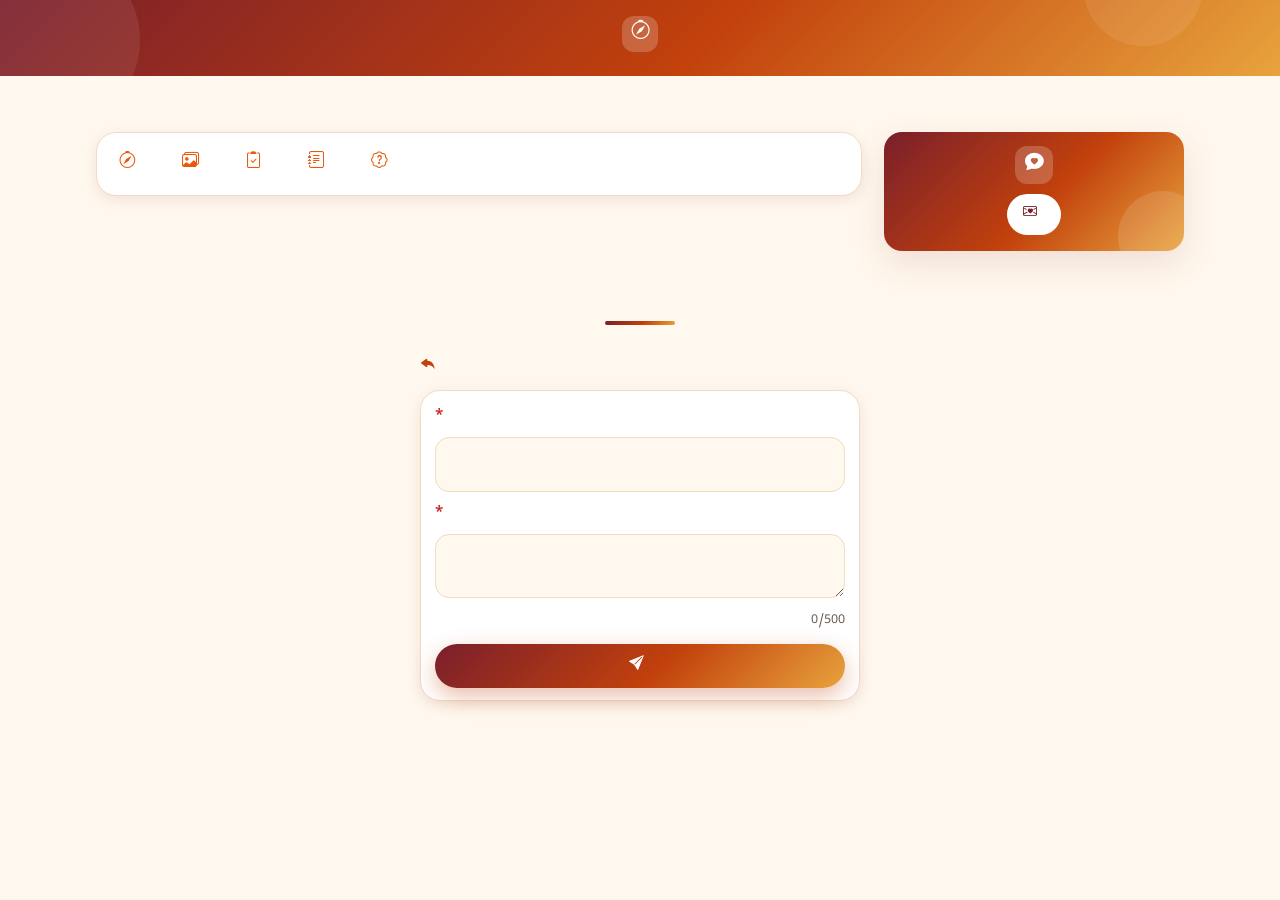
==== guidance/index.html @ b982ab4c "Add files via upload" ====
<!DOCTYPE html>
<html lang="kn">
<head>
<!-- Google tag -->
<script async src="https://www.googletagmanager.com/gtm.js?id=GTM-W94Q4SH7"></script>
<script>
  window.dataLayer = window.dataLayer || [];
  function gtag(){dataLayer.push(arguments);}
  gtag('js', new Date());
</script>

<meta charset="utf-8">
<meta name="viewport" content="width=device-width, initial-scale=1, viewport-fit=cover">
<title>ಮಾರ್ಗದರ್ಶನ | ಕುವೆಂಪು ಮಂತ್ರ ಮಾಂಗಲ್ಯ</title>
<meta name="theme-color" content="#7a1f2b">
<link rel="icon" href="../favicon.svg" type="image/svg+xml">
<link rel="preconnect" href="https://fonts.googleapis.com"><link rel="preconnect" href="https://fonts.gstatic.com" crossorigin>
<link href="https://fonts.googleapis.com/css2?family=Noto+Sans+Kannada:wght@400;500;700&family=Noto+Serif+Kannada:wght@600;700&family=Poppins:wght@400;600;700&display=swap" rel="stylesheet">
<link rel="stylesheet" href="https://cdn.jsdelivr.net/npm/bootstrap-icons@1.11.3/font/bootstrap-icons.min.css">
<link rel="stylesheet" href="../css/style.css">
</head>
<body data-page="guidance" data-root="../">
<div id="app-header"></div>
<main id="main">
  <section class="page-hero"><span class="float f1"></span><span class="float f2"></span><div class="wrap"><div class="ic"><i class="bi bi-compass"></i></div><h1 data-i18n="nav.guidance"></h1><p data-i18n="ph.guidance"></p></div></section>
  <section class="block"><div class="wrap">
    <div class="g-layout">
      <div class="g-main">
        <div class="tabs" id="gTabs" role="tablist">
          <button class="tab" id="tabbtn-guidance" data-tab="guidance" role="tab" aria-controls="tab-guidance"><i class="bi bi-compass"></i><span data-i18n="g.tab.guidance"></span></button>
          <button class="tab" id="tabbtn-gallery" data-tab="gallery" role="tab" aria-controls="tab-gallery"><i class="bi bi-images"></i><span data-i18n="g.tab.gallery"></span></button>
          <button class="tab" id="tabbtn-plan" data-tab="plan" role="tab" aria-controls="tab-plan"><i class="bi bi-clipboard2-check"></i><span data-i18n="g.tab.plan"></span></button>
          <button class="tab" id="tabbtn-code" data-tab="code" role="tab" aria-controls="tab-code"><i class="bi bi-journal-text"></i><span data-i18n="g.tab.code"></span></button>
          <button class="tab" id="tabbtn-faq" data-tab="faq" role="tab" aria-controls="tab-faq"><i class="bi bi-patch-question"></i><span data-i18n="g.tab.faq"></span></button>
        </div>
        <div class="panes">
          <section class="pane" id="tab-guidance" role="tabpanel" aria-labelledby="tabbtn-guidance" hidden></section>
          <section class="pane" id="tab-gallery" role="tabpanel" aria-labelledby="tabbtn-gallery" hidden></section>
          <section class="pane" id="tab-plan" role="tabpanel" aria-labelledby="tabbtn-plan" hidden></section>
          <section class="pane" id="tab-code" role="tabpanel" aria-labelledby="tabbtn-code" hidden></section>
          <section class="pane" id="tab-faq" role="tabpanel" aria-labelledby="tabbtn-faq" hidden></section>
        </div>
      </div>
      <aside class="g-side">
        <div class="ask-card">
          <div class="ask-ic"><i class="bi bi-chat-heart-fill"></i></div>
          <h3 data-i18n="g.ask.title"></h3>
          <p data-i18n="g.ask.text"></p>
          <a class="btn btn-primary" href="../contact/"><i class="bi bi-envelope-heart"></i><span data-i18n="guid.ask.btn"></span></a>
        </div>
      </aside>
    </div>
  </div></section>

  <section class="block" id="comments" style="padding-top:0"><div class="wrap">
    <div class="sec-head"><h2 data-i18n="cm.title"></h2></div>
    <div id="cmList"></div>
    <h3 class="cm-reply" id="cmReply"><i class="bi bi-reply-fill"></i><span data-i18n="cm.reply"></span></h3>
    <form class="form-card" id="cmForm" novalidate>
      <div class="alert ok" id="cmOk" role="status"><i class="bi bi-check-circle-fill"></i><span></span></div>
      <div class="alert bad" id="cmBad" role="alert"><i class="bi bi-exclamation-triangle-fill"></i><span></span></div>
      <div class="field" data-k="name"><label for="cm-name"><span data-i18n="cm.name"></span> <span class="req">*</span></label>
        <input id="cm-name" type="text" maxlength="30" autocomplete="name"><div class="err" role="alert"></div></div>
      <div class="field" data-k="text"><label for="cm-text"><span data-i18n="cm.comment"></span> <span class="req">*</span></label>
        <textarea id="cm-text" maxlength="500" data-i18n-placeholder="cm.ph"></textarea><div class="hint" id="cm-cnt">0/500</div><div class="err" role="alert"></div></div>
      <input class="hp" id="cm-website" type="text" tabindex="-1" autocomplete="off" aria-hidden="true">
      <button class="btn btn-primary" id="cmSubmit" type="submit" style="width:100%"><i class="bi bi-send-fill"></i><span data-i18n="cm.submit"></span></button>
    </form>
  </div></section>
</main>
<div id="app-footer"></div>
<script src="../js/config.js"></script>
<script src="../data/manifest.js"></script>
<script src="../js/i18n.js"></script>
<script src="../js/guide-content.js"></script>
<script src="../js/docgen.js"></script>
<script src="../js/app.js"></script>
<script src="../js/callback.js"></script>
<script src="../js/community.js"></script>
<script src="../js/browse.js"></script>
<script src="../js/guidance.js"></script>
<script src="../js/comments.js"></script>
</body>
</html>
---- css/style.css ----
/* Mantra Mangalya - mobile-first styles */
:root{
  --saffron:#e8590c;--saffron-d:#c2410c;--maroon:#7a1f2b;--maroon-d:#5a1420;--gold:#d9a441;
  --cream:#fff8ee;--cream-2:#fdeed6;--ink:#2b1d16;--muted:#6b5b50;--card:#ffffff;--line:#f0dcc0;
  --radius:20px;--shadow:0 12px 34px rgba(122,31,43,.12);--shadow-s:0 4px 14px rgba(122,31,43,.10);
  --grad:linear-gradient(135deg,#7a1f2b 0%,#c2410c 55%,#e8a33d 100%);
  --wrap:1120px;
}
*,*::before,*::after{box-sizing:border-box;margin:0;padding:0}
html{scroll-behavior:smooth;-webkit-text-size-adjust:100%;scroll-padding-top:84px}
body{font-family:'Noto Sans Kannada','Poppins',system-ui,-apple-system,'Segoe UI',sans-serif;background:var(--cream);color:var(--ink);line-height:1.8;overflow-x:hidden;font-size:16px}
img{max-width:100%;display:block}
a{color:var(--maroon);text-decoration:none}
button{font:inherit;cursor:pointer;border:0;background:none;color:inherit}
h1,h2,h3{font-family:'Noto Serif Kannada','Poppins',serif;line-height:1.35;color:var(--maroon-d)}
.wrap{width:100%;max-width:var(--wrap);margin:0 auto;padding:0 16px}
.sr-only{position:absolute;width:1px;height:1px;overflow:hidden;clip:rect(0 0 0 0)}
:focus-visible{outline:3px solid var(--gold);outline-offset:2px}

/* Header */
.site-header{position:sticky;top:0;z-index:50;background:rgba(255,248,238,.88);backdrop-filter:blur(14px);-webkit-backdrop-filter:blur(14px);border-bottom:1px solid var(--line);transition:box-shadow .3s}
.site-header.scrolled{box-shadow:var(--shadow-s)}
.bar{display:flex;align-items:center;justify-content:space-between;height:64px;gap:10px}
.brand{display:flex;align-items:center;gap:10px;font-weight:700;font-size:clamp(.92rem,4.3vw,1.15rem);color:var(--maroon-d);min-width:0}
.brand [data-i18n]{white-space:nowrap;overflow:hidden;text-overflow:ellipsis}
@media(max-width:520px){.brand [data-i18n]{white-space:normal;line-height:1.2;font-size:.92rem}}
.brand-mark{flex:none}
.brand-mark{width:38px;height:38px;border-radius:12px;background:var(--grad);display:grid;place-items:center;color:#fff;font-size:1.15rem;box-shadow:var(--shadow-s)}
.actions{display:flex;align-items:center;gap:8px}
.lang-toggle{display:flex;background:#fff;border:1px solid var(--line);border-radius:999px;padding:3px;font-size:.82rem;font-weight:600}
.lang-toggle span{padding:4px 11px;border-radius:999px;transition:.25s;color:var(--muted)}
.lang-toggle span.on{background:var(--grad);color:#fff}
.burger{width:42px;height:42px;border-radius:12px;font-size:1.6rem;display:grid;place-items:center;background:#fff;border:1px solid var(--line)}
.nav{position:fixed;inset:64px 0 auto 0;background:var(--cream);padding:10px 16px 20px;display:flex;flex-direction:column;gap:4px;transform:translateY(-12px);opacity:0;visibility:hidden;transition:.28s;border-bottom:1px solid var(--line);box-shadow:var(--shadow)}
.nav.open{transform:none;opacity:1;visibility:visible}
.nav a{display:flex;align-items:center;gap:10px;padding:12px 14px;border-radius:14px;font-weight:500;color:var(--ink)}
.nav a i{color:var(--saffron);font-size:1.1rem}
.nav a.active,.nav a:hover{background:var(--cream-2);color:var(--maroon)}
@media(min-width:900px){
  .burger{display:none}
  .nav{position:static;flex-direction:row;padding:0;opacity:1;visibility:visible;transform:none;background:none;border:0;box-shadow:none;gap:2px}
  .nav a{padding:8px 12px;font-size:.95rem}
  .nav a i{display:none}
}

/* Buttons */
.btn{display:inline-flex;align-items:center;justify-content:center;gap:8px;padding:12px 24px;border-radius:999px;font-weight:600;transition:transform .2s,box-shadow .2s,background .2s;position:relative;overflow:hidden}
.btn:active{transform:scale(.97)}
.btn-primary{background:var(--grad);color:#fff;box-shadow:0 8px 22px rgba(194,65,12,.35)}
.btn-primary:hover{transform:translateY(-2px);box-shadow:0 12px 28px rgba(194,65,12,.45)}
.btn-ghost{background:rgba(255,255,255,.15);color:#fff;border:1.5px solid rgba(255,255,255,.7)}
.btn-ghost:hover{background:rgba(255,255,255,.28)}
.btn-light{background:#fff;color:var(--maroon);border:1px solid var(--line)}
.btn-light:hover{background:var(--cream-2)}
.btn[disabled]{opacity:.7;pointer-events:none}

/* Hero slider */
.hero{position:relative;overflow:hidden;background:var(--maroon-d);color:#fff;min-height:260px}
.slides{position:relative;min-height:260px;display:grid}
.slide{position:relative;grid-area:1/1;display:flex;align-items:center;opacity:0;visibility:hidden;transition:opacity .9s,visibility .9s;background:var(--grad)}
.slide:nth-child(2){background:linear-gradient(135deg,#3b0f18,#8a2a2f 50%,#d9a441)}
.slide:nth-child(3){background:linear-gradient(135deg,#7c2d12,#e8590c 60%,#fbbf24)}
.slide.on{opacity:1;visibility:visible}
.slide::before{content:"";position:absolute;inset:0;background:radial-gradient(circle at 80% 20%,rgba(255,255,255,.22),transparent 45%),radial-gradient(circle at 10% 90%,rgba(255,255,255,.12),transparent 40%)}
.slide .wrap{position:relative;padding-top:20px;padding-bottom:44px;max-width:860px;text-align:center}
.slide h1,.slide h2{color:#fff;font-size:clamp(1.45rem,5vw,2.3rem);margin-bottom:8px;line-height:1.25;text-shadow:0 3px 18px rgba(0,0,0,.25)}
.slide p{font-size:clamp(.88rem,2.6vw,1.02rem);line-height:1.55;opacity:.96;max-width:680px;margin:0 auto 14px}
.slide .ctas{display:flex;gap:12px;justify-content:center;flex-wrap:wrap}
.slide .badge{display:inline-flex;gap:8px;align-items:center;background:rgba(255,255,255,.18);padding:4px 14px;border-radius:999px;margin-bottom:8px;font-size:.84rem;font-weight:500}
.slide.on .wrap>*{animation:rise .8s both}
.slide.on .wrap>*:nth-child(2){animation-delay:.12s}.slide.on .wrap>*:nth-child(3){animation-delay:.24s}.slide.on .wrap>*:nth-child(4){animation-delay:.36s}
.s-arrow{position:absolute;top:50%;transform:translateY(-50%);width:44px;height:44px;border-radius:50%;background:rgba(255,255,255,.2);color:#fff;font-size:1.3rem;display:none;place-items:center;z-index:3;backdrop-filter:blur(6px)}
.s-arrow:hover{background:rgba(255,255,255,.35)}
.s-prev{left:16px}.s-next{right:16px}
@media(min-width:700px){.s-arrow{display:grid}}
.dots{position:absolute;bottom:22px;left:0;right:0;display:flex;justify-content:center;gap:8px;z-index:3}
.dots button{width:10px;height:10px;border-radius:99px;background:rgba(255,255,255,.5);transition:.3s}
.dots button.on{width:28px;background:#fff}
.float{position:absolute;border-radius:50%;background:rgba(255,255,255,.08);animation:floaty 9s ease-in-out infinite;pointer-events:none}
.f1{width:180px;height:180px;top:-50px;left:-40px}.f2{width:120px;height:120px;bottom:30px;right:6%;animation-delay:-3s}.f3{width:70px;height:70px;top:35%;right:20%;animation-delay:-5s}
@keyframes floaty{50%{transform:translateY(-22px) scale(1.06)}}
@keyframes rise{from{opacity:0;transform:translateY(24px)}to{opacity:1;transform:none}}

/* Sections */
section.block{padding:56px 0}
.sec-head{text-align:center;margin-bottom:30px}
.sec-head h2{font-size:clamp(1.5rem,5vw,2.2rem)}
.sec-head p{color:var(--muted);max-width:620px;margin:8px auto 0}
.sec-head::after{content:"";display:block;width:70px;height:4px;border-radius:9px;background:var(--grad);margin:14px auto 0}
.page-hero{background:var(--grad);color:#fff;text-align:center;padding:16px 0 18px;position:relative;overflow:hidden}
.page-hero h1{color:#fff;font-size:clamp(1.35rem,4.6vw,1.7rem);line-height:1.25}
.page-hero p{opacity:.95;max-width:640px;margin:4px auto 0;font-size:.88rem;line-height:1.5}
.page-hero .ic{width:36px;height:36px;border-radius:12px;background:rgba(255,255,255,.2);display:grid;place-items:center;font-size:1.2rem;margin:0 auto 6px;animation:floaty 6s ease-in-out infinite}

/* Accordion */
.acc-tools{display:flex;justify-content:flex-end;gap:10px;margin-bottom:14px}
.acc{background:#fff;border:1px solid var(--line);border-radius:var(--radius);margin-bottom:12px;box-shadow:var(--shadow-s);overflow:hidden;transition:box-shadow .3s}
.acc.open{box-shadow:var(--shadow);border-color:#e8c48a}
.acc-head{width:100%;display:flex;align-items:center;gap:12px;padding:16px;text-align:left;font-weight:700;font-size:1.05rem;color:var(--maroon-d)}
.acc-ic{flex:none;width:42px;height:42px;border-radius:14px;background:var(--cream-2);display:grid;place-items:center;color:var(--saffron-d);font-size:1.2rem}
.acc-title{flex:1;font-family:'Noto Serif Kannada','Poppins',serif;line-height:1.4}
.chev{transition:transform .35s;color:var(--saffron-d)}
.acc.open .chev{transform:rotate(180deg)}
.acc-panel{display:grid;grid-template-rows:0fr;transition:grid-template-rows .4s ease}
.acc.open .acc-panel{grid-template-rows:1fr}
.acc-inner{overflow:hidden;min-height:0}
.acc-body{padding:4px 18px 22px}

/* About content */
.about-sec{background:#fff;border:1px solid var(--line);border-radius:var(--radius);padding:24px 18px;margin-bottom:22px;box-shadow:var(--shadow-s)}
.about-sec>h2{display:flex;align-items:center;gap:12px;font-size:1.35rem;margin-bottom:14px}
.about-sec>h2 .acc-ic{width:46px;height:46px}
.prose p{margin-bottom:14px;text-align:justify;hyphens:auto}
.prose p:last-child{margin-bottom:0}
.img-frame{position:relative;border-radius:16px;overflow:hidden;background:linear-gradient(135deg,var(--cream-2),#fff);border:1px dashed #e8c48a;box-shadow:var(--shadow-s);cursor:zoom-in;min-height:120px}
.img-frame img{display:block;width:100%;height:auto;object-fit:contain}
.img-frame figcaption{position:absolute;left:0;right:0;bottom:0;padding:8px 12px;background:linear-gradient(transparent,rgba(0,0,0,.6));color:#fff;font-size:.82rem;pointer-events:none}
.img-frame.noimg{cursor:default;aspect-ratio:4/3}
.img-frame.noimg.tall{aspect-ratio:3/4}
.img-frame.noimg.wide{aspect-ratio:16/10}
/* hover actions on images: full view + download */
.img-actions{position:absolute;top:10px;right:10px;display:flex;gap:8px;z-index:2;opacity:0;transform:translateY(-6px);transition:opacity .25s,transform .25s}
[data-full]:hover .img-actions,[data-full]:focus-within .img-actions{opacity:1;transform:none}
@media(hover:none){.img-actions{opacity:1;transform:none}}
.ia-btn{width:40px;height:40px;border-radius:50%;background:rgba(20,8,10,.68);color:#fff;display:grid;place-items:center;font-size:1.05rem;backdrop-filter:blur(6px);-webkit-backdrop-filter:blur(6px);border:1px solid rgba(255,255,255,.25);transition:background .2s,transform .2s;cursor:pointer}
.ia-btn:hover{background:var(--saffron-d);transform:scale(1.08)}
.noimg .img-actions{display:none}
.gal-item{position:relative;display:block;margin-bottom:12px;border-radius:14px;overflow:hidden;box-shadow:var(--shadow-s);break-inside:avoid;background:var(--cream-2);cursor:zoom-in}
.gal-item img{display:block;width:100%;height:auto}
/* full-view viewer */
.viewer{position:fixed;inset:0;background:rgba(20,8,10,.94);z-index:100;display:none;flex-direction:column;padding:12px 16px 16px}
.viewer.open{display:flex;animation:fade .25s}
.viewer-bar{display:flex;justify-content:flex-end;gap:10px;flex:none;padding-bottom:12px}
.viewer-bar .btn{padding:9px 18px;font-size:.92rem}
.viewer-stage{flex:1;min-height:0;display:grid;place-items:center}
.viewer-stage img{max-width:100%;max-height:100%;width:auto;height:auto;object-fit:contain;border-radius:10px}
.consent{display:flex;gap:10px;align-items:flex-start;background:var(--cream-2);border:1px solid var(--line);border-radius:14px;padding:12px 14px;margin-bottom:16px;font-size:.88rem;line-height:1.65;color:var(--muted)}
.consent i{color:var(--saffron-d);font-size:1.15rem;flex:none;margin-top:1px}
.split{display:grid;gap:20px;align-items:start}
@media(min-width:800px){.split{grid-template-columns:320px 1fr}.split.rev{grid-template-columns:1fr 320px}.split.rev>:first-child{order:2}}
.gallery2{display:grid;grid-template-columns:1fr;gap:14px;margin-bottom:18px;align-items:start}
@media(min-width:640px){.gallery2{grid-template-columns:1fr 1fr}}
.gallery2 .img-frame,.gallery2 .img-frame.noimg{aspect-ratio:4/5;min-height:0}
.gallery2 .img-frame img{width:100%;height:100%;object-fit:contain;background:var(--cream-2)}
.ideals{display:grid;gap:12px}
@media(min-width:640px){.ideals{grid-template-columns:1fr 1fr}}
.ideal{display:flex;gap:12px;padding:14px;border-radius:16px;background:var(--cream);border:1px solid var(--line);transition:transform .25s,box-shadow .25s}
.ideal:hover{transform:translateY(-3px);box-shadow:var(--shadow-s)}
.ideal i{flex:none;width:40px;height:40px;border-radius:12px;background:var(--grad);color:#fff;display:grid;place-items:center;font-size:1.1rem}
.ideal h3{font-size:1rem;margin-bottom:2px}
.ideal p{font-size:.93rem;color:var(--muted);line-height:1.6}
blockquote.quote{position:relative;padding:22px 20px 20px 22px;background:linear-gradient(135deg,#fff3dc,#fff);border-left:5px solid var(--saffron);border-radius:0 16px 16px 0;font-family:'Noto Serif Kannada',serif;font-size:1.02rem;color:var(--maroon-d);text-align:justify}
blockquote.quote::before{content:"\201C";position:absolute;top:-6px;left:10px;font-size:3.5rem;color:var(--gold);opacity:.6;line-height:1}
.placeholder-box{border:2px dashed #e8c48a;border-radius:16px;padding:26px 16px;text-align:center;color:var(--muted);background:repeating-linear-gradient(45deg,#fffaf1,#fffaf1 12px,#fff6e6 12px,#fff6e6 24px)}
.placeholder-box i{font-size:2rem;color:var(--saffron);display:block;margin-bottom:6px}

/* Cards */
.cards{display:grid;gap:16px;grid-template-columns:1fr}
@media(min-width:600px){.cards{grid-template-columns:repeat(2,1fr)}}
@media(min-width:960px){.cards.c3{grid-template-columns:repeat(3,1fr)}}
.card{background:#fff;border:1px solid var(--line);border-radius:var(--radius);padding:22px;box-shadow:var(--shadow-s);transition:transform .3s,box-shadow .3s;display:block;color:inherit}
a.card:hover,.card.hover:hover{transform:translateY(-6px);box-shadow:var(--shadow)}
.card .ic{width:52px;height:52px;border-radius:16px;background:var(--grad);color:#fff;display:grid;place-items:center;font-size:1.5rem;margin-bottom:12px}
.card h3{font-size:1.1rem;margin-bottom:6px}
.card p{color:var(--muted);font-size:.95rem;line-height:1.65}
.card .more{display:inline-flex;gap:6px;align-items:center;margin-top:10px;font-weight:600;color:var(--saffron-d)}

/* CTA band */
.cta-band{background:var(--grad);color:#fff;border-radius:28px;padding:34px 20px;text-align:center;position:relative;overflow:hidden}
.cta-band h2{color:#fff;font-size:1.5rem;margin-bottom:8px}
.cta-band p{opacity:.95;margin-bottom:18px}

/* Timeline (procedure) */
.timeline{position:relative;padding-left:34px}
.timeline::before{content:"";position:absolute;left:14px;top:6px;bottom:6px;width:3px;background:linear-gradient(var(--saffron),var(--gold));border-radius:9px}
.tl-item{position:relative;background:#fff;border:1px solid var(--line);border-radius:var(--radius);padding:18px;margin-bottom:16px;box-shadow:var(--shadow-s)}
.tl-item .n{position:absolute;left:-34px;top:16px;width:30px;height:30px;border-radius:50%;background:var(--grad);color:#fff;display:grid;place-items:center;font-weight:700;font-size:.85rem;font-family:'Poppins',sans-serif;box-shadow:0 0 0 5px var(--cream)}
.tl-item h3{font-size:1.05rem;display:flex;align-items:center;gap:8px;margin-bottom:4px}
.tl-item h3 i{color:var(--saffron)}
.tl-item p{color:var(--muted);font-size:.95rem}
.soon{display:inline-block;margin-top:8px;padding:2px 12px;border-radius:99px;background:var(--cream-2);color:var(--saffron-d);font-size:.78rem;font-weight:600}

/* Downloads / community */
.toolbar{display:flex;flex-wrap:wrap;gap:10px;margin-bottom:18px}
.search{flex:1 1 220px;position:relative}
.search i{position:absolute;left:14px;top:50%;transform:translateY(-50%);color:var(--muted)}
.search input{width:100%;padding:12px 14px 12px 40px;border-radius:999px;border:1.5px solid var(--line);background:#fff;font:inherit}
.chips{display:flex;gap:8px;flex-wrap:wrap}
.chip{padding:8px 16px;border-radius:999px;background:#fff;border:1.5px solid var(--line);font-size:.88rem;font-weight:500;transition:.2s}
.chip.on{background:var(--grad);color:#fff;border-color:transparent}
.file{display:flex;flex-direction:column}
.file .thumb{position:relative;aspect-ratio:16/10;border-radius:14px;background:var(--cream-2);margin-bottom:12px;overflow:hidden;display:grid;place-items:center;font-size:2.6rem;color:var(--saffron)}
.file .thumb[data-full]{cursor:zoom-in}
.file .thumb img{position:absolute;inset:0;width:100%;height:100%;object-fit:contain;background:var(--cream-2)}
.file h3{font-size:1rem;word-break:break-word;margin-bottom:2px}
.file .meta{font-size:.8rem;color:var(--muted);margin-bottom:12px}
.file .row{display:flex;gap:8px;margin-top:auto}
.file .btn{padding:8px 16px;font-size:.88rem;flex:1}
.skeleton{background:linear-gradient(90deg,#f5e7cf 25%,#fff3df 37%,#f5e7cf 63%);background-size:400% 100%;animation:shimmer 1.4s infinite;border-radius:var(--radius);min-height:210px}
@keyframes shimmer{0%{background-position:100% 50%}100%{background-position:0 50%}}
.masonry{columns:2;column-gap:12px}
@media(min-width:760px){.masonry{columns:3}}
@media(min-width:1000px){.masonry{columns:4}}
@keyframes fade{from{opacity:0}}
.empty-state{text-align:center;color:var(--muted);padding:10px}

/* FAQ placeholders reuse .acc */

/* Contact */
.social-grid{display:grid;gap:14px;grid-template-columns:1fr}
@media(min-width:700px){.social-grid{grid-template-columns:repeat(3,1fr)}}
.social{display:flex;align-items:center;gap:14px;background:#fff;border:1px solid var(--line);padding:16px;border-radius:var(--radius);box-shadow:var(--shadow-s);transition:.3s;color:var(--ink);min-width:0}
.social:hover{transform:translateY(-5px);box-shadow:var(--shadow)}
.social .ic{flex:none;width:52px;height:52px;border-radius:16px;display:grid;place-items:center;color:#fff;font-size:1.6rem}
.ic.mail{background:linear-gradient(135deg,#ea4335,#f59e0b)}
.ic.insta{background:linear-gradient(45deg,#f09433,#dc2743,#bc1888)}
.ic.fb{background:linear-gradient(135deg,#1877f2,#0b5ed7)}
.social small{display:block;color:var(--muted);line-height:1.3}
.social b{display:block;word-break:break-all;font-size:.95rem;line-height:1.35}
.form-card{background:#fff;border:1px solid var(--line);border-radius:26px;padding:22px 18px;box-shadow:var(--shadow);max-width:760px;margin:0 auto}
.field{margin-bottom:16px}
.field label{display:block;font-weight:600;margin-bottom:5px;font-size:.95rem}
.field label .req{color:#c62828}
.field input,.field select,.field textarea{width:100%;padding:12px 14px;border-radius:14px;border:1.5px solid var(--line);background:var(--cream);font:inherit;color:var(--ink);transition:border .2s,box-shadow .2s}
.field textarea{min-height:130px;resize:vertical}
.field input:focus,.field select:focus,.field textarea:focus{outline:0;border-color:var(--saffron);box-shadow:0 0 0 4px rgba(232,89,12,.15);background:#fff}
.field.invalid input,.field.invalid select,.field.invalid textarea{border-color:#c62828;background:#fff5f5}
.err{color:#c62828;font-size:.84rem;margin-top:4px;display:none}
.field.invalid .err{display:block}
.hint{font-size:.78rem;color:var(--muted);text-align:right}
.hp{position:absolute;left:-9999px;opacity:0}
.alert{border-radius:16px;padding:14px 16px;margin-bottom:16px;display:none;gap:10px;align-items:flex-start}
.alert.show{display:flex}
.alert.ok{background:#e8f6ec;color:#17613a;border:1px solid #bfe3cb}
.alert.bad{background:#fdeaea;color:#8b1c1c;border:1px solid #f3c3c3}
.spin{width:18px;height:18px;border:3px solid rgba(255,255,255,.4);border-top-color:#fff;border-radius:50%;animation:rot .7s linear infinite}
@keyframes rot{to{transform:rotate(360deg)}}

/* Footer */
.site-footer{background:var(--maroon-d);color:#f7e6d0;padding:44px 0 24px;margin-top:40px}
.site-footer a{color:#ffd9a6}
.foot-grid{display:grid;gap:26px}
@media(min-width:800px){.foot-grid{grid-template-columns:1fr 1fr}}
.site-footer h4{color:#fff;margin-bottom:10px;font-family:'Noto Serif Kannada',serif}
.foot-links{list-style:none;display:grid;gap:6px}
.foot-social{display:flex;flex-direction:column;gap:8px}
.foot-social a{display:flex;gap:10px;align-items:center;word-break:break-all}
.foot-quote{margin-top:26px;padding:16px;border-radius:16px;background:rgba(255,255,255,.07);text-align:center;font-family:'Noto Serif Kannada',serif;font-size:.98rem}
.copy{text-align:center;margin-top:18px;font-size:.82rem;opacity:.75}
.to-top{position:fixed;right:16px;bottom:18px;width:46px;height:46px;border-radius:50%;background:var(--grad);color:#fff;font-size:1.3rem;display:grid;place-items:center;box-shadow:var(--shadow);opacity:0;visibility:hidden;transform:translateY(12px);transition:.3s;z-index:40}
.to-top.show{opacity:1;visibility:visible;transform:none}

/* Logo beside site name */
.brand-logo{width:40px;height:40px;border-radius:11px;object-fit:contain;flex:none;background:#fff;box-shadow:var(--shadow-s)}

/* Great personalities cards (top of every page) */
.pers{display:flex;gap:12px;overflow-x:auto;scroll-snap-type:x proximity;padding:6px 4px 12px;margin-top:26px;scrollbar-width:none;-webkit-overflow-scrolling:touch;text-align:center}
.pers::-webkit-scrollbar{display:none}
.pers>:first-child{margin-left:auto}.pers>:last-child{margin-right:auto}
.pers-card{flex:0 0 auto;width:112px;scroll-snap-align:center;background:#fff;border-radius:18px;padding:8px 8px 10px;box-shadow:0 8px 22px rgba(0,0,0,.16);cursor:zoom-in;color:var(--maroon-d);animation:rise .6s both;transition:transform .25s}
.pers-card:hover{transform:translateY(-4px)}
.pers-img{aspect-ratio:3/4;border-radius:12px;background:var(--cream-2);display:grid;place-items:center;overflow:hidden}
.pers-img img{width:100%;height:100%;object-fit:contain}
.pers-card figcaption{font-size:.78rem;font-weight:700;line-height:1.35;margin-top:8px;min-height:2.7em;display:flex;align-items:center;justify-content:center}
.pers-band{padding:30px 0 0}
.pers-band .pers{margin-top:0}
@media(min-width:700px){.pers{gap:16px}.pers-card{width:136px}.pers-card figcaption{font-size:.84rem}}

/* Guidance page layout + tabs */
[hidden]{display:none!important}
.g-layout{display:grid;gap:22px;align-items:start}
@media(min-width:980px){.g-layout{grid-template-columns:minmax(0,1fr) 300px}.g-side{position:sticky;top:84px}}
.g-main{min-width:0}
.tabs{display:flex;gap:6px;overflow-x:auto;padding:6px;background:#fff;border:1px solid var(--line);border-radius:20px;box-shadow:var(--shadow-s);margin-bottom:20px;position:sticky;top:70px;z-index:20;scrollbar-width:none}
.tabs::-webkit-scrollbar{display:none}
.tab{flex:0 0 auto;display:inline-flex;align-items:center;gap:8px;padding:10px 16px;min-height:44px;border-radius:14px;font-weight:600;font-size:.93rem;color:var(--muted);white-space:nowrap;transition:.25s}
.tab i{font-size:1.05rem;color:var(--saffron)}
.tab:hover{background:var(--cream-2);color:var(--maroon)}
.tab.on{background:var(--grad);color:#fff;box-shadow:0 6px 16px rgba(194,65,12,.3)}
.tab.on i{color:#fff}
.pane-in{animation:rise .5s both}
.ask-card{background:var(--grad);color:#fff;border-radius:24px;padding:24px 20px;text-align:center;box-shadow:var(--shadow);position:relative;overflow:hidden}
.ask-card::before{content:"";position:absolute;right:-34px;bottom:-44px;width:150px;height:150px;border-radius:50%;background:rgba(255,255,255,.12)}
.ask-ic{position:relative;width:60px;height:60px;border-radius:20px;background:rgba(255,255,255,.2);display:grid;place-items:center;font-size:1.8rem;margin:0 auto 12px}
.ask-card h3{position:relative;color:#fff;font-size:1.15rem;margin-bottom:6px}
.ask-card p{position:relative;opacity:.95;font-size:.95rem;margin-bottom:16px;line-height:1.65}
.ask-card .btn{position:relative;background:#fff;color:var(--maroon);box-shadow:none}

/* Guidance tab */
.hl-row{display:grid;grid-template-columns:repeat(2,1fr);gap:10px;margin-bottom:22px}
@media(min-width:700px){.hl-row{grid-template-columns:repeat(4,1fr)}}
.hl{display:flex;align-items:center;gap:10px;background:#fff;border:1px solid var(--line);border-radius:16px;padding:12px;box-shadow:var(--shadow-s);font-weight:600;font-size:.86rem;line-height:1.35;color:var(--maroon-d)}
.hl i{flex:none;width:36px;height:36px;border-radius:12px;background:var(--grad);color:#fff;display:grid;place-items:center;font-size:1.05rem}
.phase{margin-bottom:34px}
.phase-head{display:flex;align-items:center;gap:14px;margin-bottom:16px;padding:16px;border-radius:20px;background:linear-gradient(135deg,#fff3dc,#fff);border:1px solid var(--line)}
.phase-head>div{flex:1;min-width:0}
.phase-n{flex:none;width:46px;height:46px;border-radius:50%;background:var(--grad);color:#fff;display:grid;place-items:center;font:700 1.2rem 'Poppins',sans-serif;box-shadow:0 0 0 5px var(--cream-2)}
.phase-head h3{font-size:1.25rem}
.phase-head p{color:var(--muted);font-size:.92rem;line-height:1.5}
.phase-ic{font-size:2rem;color:var(--gold);opacity:.75}
.step-grid{display:grid;gap:14px;grid-template-columns:1fr}
@media(min-width:640px){.step-grid{grid-template-columns:1fr 1fr}}
.step{position:relative;background:#fff;border:1px solid var(--line);border-radius:20px;padding:20px 18px;box-shadow:var(--shadow-s);transition:transform .3s,box-shadow .3s}
.step:hover{transform:translateY(-5px);box-shadow:var(--shadow)}
.step-ic{width:48px;height:48px;border-radius:15px;background:var(--grad);color:#fff;display:grid;place-items:center;font-size:1.4rem;margin-bottom:10px}
.step-tag{position:absolute;top:16px;right:14px;background:var(--cream-2);color:var(--saffron-d);font-size:.74rem;font-weight:700;padding:2px 11px;border-radius:99px}
.step h4,.flow-card h4{font-family:'Noto Serif Kannada','Poppins',serif;font-size:1.02rem;color:var(--maroon-d);margin-bottom:4px;line-height:1.4}
.step p,.flow-card p{color:var(--muted);font-size:.93rem;line-height:1.7}
.flow{list-style:none;position:relative;padding:0 0 0 44px;margin:0}
.flow::before{content:"";position:absolute;left:17px;top:8px;bottom:8px;width:3px;border-radius:9px;background:linear-gradient(var(--saffron),var(--gold))}
.flow-item{position:relative;margin-bottom:12px}
.flow-n{position:absolute;left:-44px;top:14px;width:36px;height:36px;border-radius:50%;background:var(--grad);color:#fff;display:grid;place-items:center;font:700 .9rem 'Poppins',sans-serif;box-shadow:0 0 0 5px var(--cream)}
.flow-card{display:flex;gap:12px;background:#fff;border:1px solid var(--line);border-radius:18px;padding:14px;box-shadow:var(--shadow-s);transition:transform .25s}
.flow-card:hover{transform:translateX(4px)}
.flow-ic{flex:none;width:42px;height:42px;border-radius:13px;background:var(--cream-2);color:var(--saffron-d);display:grid;place-items:center;font-size:1.2rem}
.callout{display:flex;gap:12px;align-items:center;margin-top:16px;padding:14px 16px;border-radius:16px;background:#fff3dc;border:1px dashed var(--saffron);color:var(--maroon-d);font-weight:600}
.callout i{font-size:1.4rem;color:var(--saffron-d);flex:none}
.mini-link{display:inline-flex;align-items:center;gap:6px;margin-top:8px;font-weight:600;font-size:.9rem;color:var(--saffron-d)}
.mini-link:hover{color:var(--maroon)}

/* Marriage Code tab */
.code-dl{display:flex;flex-wrap:wrap;align-items:center;gap:12px;padding:16px;border-radius:20px;background:#fff;border:1px solid var(--line);box-shadow:var(--shadow-s);margin-bottom:18px}
.code-dl-t{display:flex;gap:10px;align-items:center;flex:1 1 220px;color:var(--maroon-d)}
.code-dl-t i{font-size:1.6rem;color:var(--saffron-d)}
.code-dl-b{display:flex;gap:10px;flex-wrap:wrap}
.code-dl .btn{padding:10px 18px;font-size:.92rem}
.code-dl small{flex-basis:100%;color:var(--muted);font-size:.8rem}
.code-bg{background:#fff;border:1px solid var(--line);border-left:5px solid var(--saffron);border-radius:0 18px 18px 0;padding:18px;margin-bottom:22px}
.code-bg h3{display:flex;gap:8px;align-items:center;font-size:1.1rem;margin-bottom:10px}
.code-bg h3 i{color:var(--saffron-d)}
.code-bg p{margin-bottom:12px;text-align:justify;font-size:.97rem}
.code-bg p:last-child{margin-bottom:0}
.code-doc{position:relative;background:linear-gradient(#fffdf7,#fff9ec);border:1px solid #ecd6b0;border-radius:22px;padding:30px 18px;box-shadow:var(--shadow)}
.code-doc::before{content:"";position:absolute;inset:8px;border:1.5px solid #e8c48a;border-radius:16px;pointer-events:none}
.code-orn{text-align:center;color:var(--gold);font-size:1.8rem;line-height:1}
.code-doc h3{text-align:center;font-size:1.5rem;margin:6px 0 16px}
.code-to p{font-weight:700;margin-bottom:4px;color:var(--maroon-d)}
.code-intro{margin:12px 0 16px;text-align:justify}
.pledges{list-style:none;counter-reset:pl;display:grid;gap:10px;padding:0;margin:0}
.pledges li{counter-increment:pl;position:relative;padding:12px 14px 12px 52px;background:rgba(255,255,255,.75);border-radius:14px;border:1px solid #f0dcc0}
.pledges li::before{content:counter(pl);position:absolute;left:12px;top:12px;width:28px;height:28px;border-radius:50%;background:var(--grad);color:#fff;display:grid;place-items:center;font:700 .8rem 'Poppins',sans-serif}
.pledges p{text-align:justify;line-height:1.8}
.code-close{margin-top:18px;padding:16px;border-radius:16px;background:var(--cream-2);text-align:justify;font-weight:500}
.sign-grid{display:grid;gap:18px;margin-top:20px}
@media(min-width:640px){.sign-grid{grid-template-columns:1fr 1fr}}
.sign{border-bottom:1.5px solid #8a6a4a;padding-top:30px;font-size:.9rem;color:var(--muted)}
.sign-wit{margin-top:24px}
.sign-wit>b{color:var(--maroon-d)}

/* Marriage Venue tab */
.v-intro,.faq-intro{color:var(--muted);margin-bottom:14px}
.v-tools{display:grid;gap:10px;margin-bottom:16px}
@media(min-width:760px){.v-tools{grid-template-columns:1.4fr 1fr 1.1fr}}
.v-tools select{padding:12px 14px;border-radius:999px;border:1.5px solid var(--line);background:#fff;font:inherit;color:var(--ink);width:100%;min-width:0}
.v-sort{display:flex;gap:8px}
.dir-btn{flex:none;width:46px;border-radius:50%;background:#fff;border:1.5px solid var(--line);font-size:1.15rem;color:var(--saffron-d)}
.tbl-wrap{background:#fff;border:1px solid var(--line);border-radius:18px;overflow:hidden;box-shadow:var(--shadow-s)}
.vtable{width:100%;border-collapse:collapse;font-size:.93rem}
.vtable th{background:var(--cream-2);text-align:left;padding:0;border-bottom:1px solid var(--line)}
.vtable th button{width:100%;text-align:left;padding:13px 14px;font-weight:700;color:var(--maroon-d);display:flex;align-items:center;gap:6px}
.vtable th button i{font-size:.8rem;color:var(--saffron-d)}
.vtable td{padding:12px 14px;border-bottom:1px solid #f6e8d0;vertical-align:top;line-height:1.55;word-break:break-word}
.vtable tr:last-child td{border-bottom:0}
.vtable tbody tr:hover{background:#fffaf1}
@media(max-width:700px){
  .tbl-wrap{background:none;border:0;box-shadow:none;border-radius:0;overflow:visible}
  .vtable,.vtable tbody,.vtable tr,.vtable td{display:block}
  .vtable thead{display:none}
  .vtable tr{background:#fff;border:1px solid var(--line);border-radius:16px;padding:6px 4px;margin-bottom:12px;box-shadow:var(--shadow-s)}
  .vtable td{border:0;padding:6px 12px}
  .vtable td::before{content:attr(data-label);display:block;font-size:.74rem;font-weight:700;color:var(--saffron-d);letter-spacing:.03em}
}
.pager{display:flex;flex-wrap:wrap;gap:12px;align-items:center;justify-content:space-between;margin-top:16px;font-size:.88rem;color:var(--muted)}
.pg-btns{display:flex;gap:6px;align-items:center;flex-wrap:wrap}
.pg-btns button{min-width:38px;height:38px;border-radius:12px;background:#fff;border:1.5px solid var(--line);font-weight:600;color:var(--maroon-d)}
.pg-btns button.on{background:var(--grad);color:#fff;border-color:transparent}
.pg-btns button:disabled{opacity:.4;cursor:default}
.pg-size select{padding:6px 10px;border-radius:10px;border:1.5px solid var(--line);background:#fff;font:inherit}
.na{text-align:center;color:var(--muted);padding:26px 16px;border:2px dashed #e8c48a;border-radius:18px;background:repeating-linear-gradient(45deg,#fffaf1,#fffaf1 12px,#fff6e6 12px,#fff6e6 24px)}
.na i{display:block;font-size:2rem;color:var(--saffron);margin-bottom:4px}

/* Samples & Links tab */
.smp{margin-bottom:34px}
.smp-h{display:flex;align-items:center;gap:12px;margin-bottom:14px}
.smp-h h3{flex:1;font-size:1.15rem}
.count{min-width:30px;height:30px;padding:0 10px;border-radius:99px;background:var(--cream-2);color:var(--saffron-d);font-weight:700;display:grid;place-items:center;font-size:.85rem}
.vid-grid{display:grid;gap:14px;grid-template-columns:1fr}
@media(min-width:600px){.vid-grid{grid-template-columns:1fr 1fr}}
.vid{display:block;background:#fff;border:1px solid var(--line);border-radius:20px;overflow:hidden;box-shadow:var(--shadow-s);color:inherit;transition:transform .3s,box-shadow .3s}
.vid:hover{transform:translateY(-5px);box-shadow:var(--shadow)}
.vid-th{position:relative;aspect-ratio:16/9;display:grid;place-items:center;overflow:hidden}
.vid-th img{position:absolute;inset:0;width:100%;height:100%;object-fit:cover}
.vid-th.yt{background:linear-gradient(135deg,#b31217,#e52d27)}
.vid-th.ig{background:linear-gradient(45deg,#f09433,#dc2743,#bc1888)}
.vid-th.fb{background:linear-gradient(135deg,#1877f2,#0b5ed7)}
.vid-th.ot{background:var(--grad)}
.vid-pl{position:relative;z-index:1;font-size:3.2rem;color:#fff;filter:drop-shadow(0 4px 12px rgba(0,0,0,.4))}
.vid-b{padding:14px 16px 16px}
.vid-badge{display:inline-flex;gap:6px;align-items:center;font-size:.76rem;font-weight:700;padding:2px 10px;border-radius:99px;color:#fff;margin-bottom:6px}
.vid-badge.yt{background:#e52d27}.vid-badge.ig{background:#c13584}.vid-badge.fb{background:#1877f2}.vid-badge.ot{background:var(--saffron-d)}
.vid-b h4{font-size:1rem;line-height:1.45;color:var(--maroon-d)}
.vid-b p{font-size:.88rem;color:var(--muted);line-height:1.6;margin-top:2px}
.more-wrap{text-align:center;margin-top:14px}
.gal-cap{position:absolute;left:0;right:0;bottom:0;padding:18px 10px 8px;background:linear-gradient(transparent,rgba(0,0,0,.62));color:#fff;font-size:.8rem;pointer-events:none}

/* Reveal */
.reveal{opacity:0;transform:translateY(26px);transition:opacity .7s ease,transform .7s ease}
.reveal.in{opacity:1;transform:none}
@media(prefers-reduced-motion:reduce){*{animation:none!important;transition:none!important}.reveal{opacity:1;transform:none}html{scroll-behavior:auto}}

@media(max-width:600px){.page-hero .ic{display:none}}

/* Smaller 'Need any help?' box */
.ask-card{border-radius:18px;padding:14px 14px 16px}
.ask-card .ask-ic{width:38px;height:38px;border-radius:12px;font-size:1.15rem;margin-bottom:6px}
.ask-card h3{font-size:1rem;margin-bottom:4px}
.ask-card p{font-size:.85rem;line-height:1.5;margin-bottom:10px}
.ask-card .btn{padding:8px 16px;font-size:.88rem}
.ask-card::before{width:90px;height:90px;right:-24px;bottom:-30px}

/* Collapsible sections (Guidance phases, Photo Gallery, Downloads) */
.c-head{cursor:pointer;user-select:none}
.c-head:focus-visible{outline:3px solid var(--saffron);outline-offset:2px}
.c-sec>.c-head .chev{margin-left:auto;flex:none}
.c-sec.shut>.c-head .chev{transform:rotate(-90deg)}
.c-sec.shut>.c-body{display:none}
.c-sec:not(.phase){margin-bottom:22px}
.c-sec:not(.phase)>.c-head{display:flex;align-items:center;gap:12px;padding:12px 14px;margin-bottom:14px;background:#fff;border:1px solid var(--line);border-radius:18px;box-shadow:var(--shadow-s)}
.c-sec:not(.phase)>.c-head h3{flex:1;font-size:1.1rem}
.phase.c-sec>.phase-head{margin-bottom:16px}
.phase.c-sec.shut>.phase-head{margin-bottom:0}
.phase-head .chev{font-size:1.2rem}
.sec-note{display:flex;gap:10px;align-items:flex-start;margin-bottom:14px;padding:12px 14px;border-radius:14px;background:#fff7e6;border:1px solid #f1d9a8;color:var(--maroon-d);font-size:.92rem;line-height:1.6}
.sec-note>i{color:var(--saffron-d);margin-top:3px}
.faq-links{display:flex;flex-wrap:wrap;gap:6px 18px;margin-top:8px}

/* Marriage Venue: compact search + filter */
.v-tools{display:flex;flex-wrap:wrap;gap:8px;margin-bottom:14px}
.v-tools .search{flex:1 1 180px;max-width:280px}
.v-tools .search input{padding:8px 12px 8px 34px;font-size:.9rem}
.v-tools .search i{left:12px;font-size:.9rem}
.v-tools select{flex:0 1 190px;width:auto;padding:8px 12px;font-size:.9rem;min-width:0}

/* Photo Gallery: videos use the same card grid as templates; smaller */
.cards .vid{border-radius:16px}
.cards .vid-b{padding:10px 12px 12px}
.cards .vid-b h4{font-size:.92rem}
.cards .vid-b p{font-size:.8rem;display:-webkit-box;-webkit-line-clamp:2;-webkit-box-orient:vertical;overflow:hidden}
.cards .vid-pl{font-size:2.4rem}
.pg-grid.masonry{margin-bottom:0}

/* Guidance tabs: all five visible at once on phones (no sideways scrolling) */
@media(max-width:700px){
  .tabs{display:grid;grid-template-columns:repeat(5,minmax(0,1fr));gap:2px;overflow:visible;padding:4px}
  .tab{flex-direction:column;justify-content:flex-start;gap:3px;padding:8px 2px 7px;min-height:56px;font-size:.66rem;line-height:1.25;white-space:normal;text-align:center;overflow-wrap:anywhere;border-radius:12px}
  .tab i{font-size:1.15rem}
}

/* Community page */
.com-intro{text-align:center;color:var(--muted);max-width:640px;margin:0 auto 22px}
.couple-grid{display:grid;grid-template-columns:repeat(auto-fill,minmax(104px,1fr));gap:10px}
@media(min-width:700px){.couple-grid{grid-template-columns:repeat(auto-fill,minmax(130px,1fr))}}
.couple{position:relative;aspect-ratio:3/4;background:var(--cream-2);border:1px solid var(--line);border-radius:14px;overflow:hidden;box-shadow:var(--shadow-s);cursor:zoom-in;display:grid;place-items:center}
.couple img{width:100%;height:100%;object-fit:contain;display:block}
.card.says{position:relative;padding:22px 18px 16px}
.says-q{font-size:2rem;color:var(--gold);line-height:1}
.says-msg{margin:4px 0 14px;line-height:1.75;color:var(--ink)}
.says-by{display:flex;flex-direction:column;gap:2px;font-size:.9rem;color:var(--maroon-d)}
.says-by span{color:var(--muted);font-size:.84rem}
.says-by span i{color:var(--saffron-d);margin-right:4px}

/* Join community modal */
.modal{position:fixed;inset:0;z-index:120;background:rgba(43,29,22,.6);display:flex;align-items:flex-start;justify-content:center;padding:14px;overflow-y:auto}
.modal[hidden]{display:none}
.modal-box{position:relative;background:#fff;border-radius:22px;max-width:620px;width:100%;margin:auto;padding:22px 18px 20px;box-shadow:0 20px 60px rgba(0,0,0,.35)}
.modal-box h2{font-size:1.25rem;margin:0 36px 14px 0;color:var(--maroon-d)}
.modal-x{position:absolute;top:12px;right:12px;width:38px;height:38px;border-radius:50%;background:var(--cream-2);color:var(--maroon-d);font-size:1.05rem}
.j-sec{font-size:1rem;color:var(--saffron-d);margin:18px 0 10px;padding-bottom:6px;border-bottom:2px solid var(--cream-2)}
.skip{display:flex;gap:8px;align-items:center;margin-top:6px;font-size:.88rem;color:var(--muted);font-weight:400}
.skip input{width:auto;accent-color:var(--saffron-d)}
.radios{display:flex;gap:22px;margin-top:6px}
.radios label{display:flex;gap:8px;align-items:center;font-weight:500;margin:0}
.radios input{width:auto;accent-color:var(--saffron-d)}
.field input:disabled{opacity:.5}
.btn-block{width:100%;justify-content:center}
.alert a{text-decoration:underline;font-weight:700}

/* Expand/collapse-all bar on every page (About excluded) */
.c-sec.plain{margin-bottom:0}
.c-sec.plain>.c-head{display:block;position:relative;padding:0 34px;margin-bottom:30px;background:none;border:0;border-radius:0;box-shadow:none}
.c-sec.plain>.c-head .chev{position:absolute;right:0;top:10px;font-size:1.3rem}
.c-sec.plain.shut>.c-head{margin-bottom:0}
main>.block>.wrap>.acc-tools,.g-main>.acc-tools{margin-bottom:12px}

/* Comments + Leave a Reply */
.cm-list{display:grid;gap:12px}
.cm{display:flex;gap:12px;background:#fff;border:1px solid var(--line);border-radius:18px;padding:14px;box-shadow:var(--shadow-s)}
.cm-av{flex:none;font-size:2.1rem;line-height:1;color:var(--saffron-d)}
.cm-b{min-width:0;flex:1}
.cm-h{display:flex;flex-wrap:wrap;gap:4px 12px;align-items:baseline;margin-bottom:4px}
.cm-h b{color:var(--maroon-d)}
.cm-h small{color:var(--muted);font-size:.78rem}
.cm-h small i{margin-right:3px}
.cm-b p{line-height:1.7;word-break:break-word;overflow-wrap:anywhere}
.cm-b p i{color:var(--gold);margin-right:6px}
.cm-reply{display:flex;gap:8px;align-items:center;max-width:760px;margin:28px auto 12px;color:var(--maroon-d);font-size:1.15rem}
.cm-reply i{color:var(--saffron-d)}
#cmList{max-width:760px;margin:0 auto}

/* Quotes */
.quotes{display:grid;gap:14px}
@media(min-width:800px){.quotes{grid-template-columns:repeat(auto-fit,minmax(260px,1fr))}}
.qcard{position:relative;margin:0;background:#fff;border:1px solid var(--line);border-left:5px solid var(--saffron);border-radius:18px;padding:18px 18px 14px;box-shadow:var(--shadow-s)}
.qcard-i{font-size:2.2rem;line-height:1;color:var(--gold)}
.qcard blockquote{margin:2px 0 10px;font-family:'Noto Serif Kannada','Poppins',serif;font-size:1.05rem;line-height:1.8;color:var(--maroon-d)}
.qcard figcaption{font-weight:700;color:var(--saffron-d);font-size:.92rem}

/* Home: Contact + Join Community side by side */
.cta-pair{display:grid;gap:16px}
@media(min-width:760px){.cta-pair{grid-template-columns:1fr 1fr}}
.cta-pair .cta-band{height:100%;margin:0;display:flex;flex-direction:column;align-items:center;justify-content:center}

/* Callback widget */
.cb-fab{position:fixed;left:14px;bottom:14px;z-index:95;display:flex;align-items:center;gap:8px;padding:11px 16px;border-radius:999px;background:var(--grad);color:#fff;font-weight:700;font-size:.9rem;box-shadow:0 8px 22px rgba(122,31,43,.4)}
.cb-fab i{font-size:1.15rem}
.cb-fab::after{content:"";position:absolute;inset:0;border-radius:999px;border:2px solid var(--saffron);animation:cbPulse 2.2s ease-out infinite;pointer-events:none}
@keyframes cbPulse{0%{transform:scale(1);opacity:.8}100%{transform:scale(1.35);opacity:0}}
@media(prefers-reduced-motion:reduce){.cb-fab::after{animation:none}}
@media(max-width:480px){.cb-fab{padding:11px 14px;font-size:.82rem;bottom:12px;left:10px}}
.modal-box.sm{max-width:440px}

/* Comment likes + bold names */
.cm-h b,.cm-h strong{font-weight:700!important;color:var(--maroon-d)}
.cm-like{display:inline-flex;align-items:center;gap:6px;margin-top:8px;padding:5px 12px;border-radius:999px;background:var(--cream-2);color:var(--maroon-d);font-size:.85rem;font-weight:600}
.cm-like i{color:var(--saffron-d)}
.cm-like.liked{background:#ffe3dc}
.cm-like.liked i{color:#d12f2f}
.cm-like:disabled{opacity:.7}

/* Home: celebrities + main-stream cards */
.ft-card{padding:0;overflow:hidden;display:flex;flex-direction:column;text-align:left}
.ft-img{aspect-ratio:4/3;overflow:hidden;background:var(--cream,#fff7ec)}
.ft-img img{width:100%;height:100%;object-fit:cover;object-position:center top;display:block}
.ft-b{padding:14px 16px 16px;display:flex;flex-direction:column;gap:8px;flex:1}
.ft-b h3{font-size:1.05rem;line-height:1.45;color:var(--maroon-d)}
.ft-b h3 strong{font-weight:700}
.ft-b p{font-size:.92rem;color:var(--muted);line-height:1.7}
.ft-vid{align-self:flex-start;margin-top:auto}

/* Batch 6: small Leave-a-reply form, Home blocks, stacked quotes, compact featured cards */
#cmForm.form-card{max-width:440px;padding:14px 14px 12px;border-radius:20px;box-shadow:var(--shadow-s)}
#cmForm .field{margin-bottom:10px}
#cmForm textarea{min-height:64px;height:64px}
#cmForm .btn{padding:9px 14px;font-size:.92rem}
.cm-reply{max-width:440px;font-size:1.05rem;margin:22px auto 10px}
.ideal-chips{display:flex;flex-wrap:wrap;justify-content:center;gap:10px}
.ideal-chip{display:inline-flex;align-items:center;gap:8px;padding:9px 16px;border-radius:99px;background:#fff;border:1px solid var(--line);box-shadow:var(--shadow-s);font-weight:700;color:var(--maroon-d);font-size:.95rem}
.ideal-chip i{color:var(--saffron-d)}
.home-more{text-align:center;margin-top:18px}
.home-about{max-width:860px;margin:0 auto}
.quotes.stack{display:flex;flex-direction:column;gap:14px;max-width:820px;margin:0 auto}
.q-pager{max-width:820px;margin:18px auto 0}
#homeQuotes .quotes{max-width:820px;margin:0 auto}
.ft-card{flex-direction:row}
.ft-card .ft-img{flex:0 0 38%;aspect-ratio:auto;min-height:130px;border:0;padding:0;cursor:pointer}
.ft-card.no-img .ft-b{padding:16px}
.ft-t{display:-webkit-box;-webkit-line-clamp:3;-webkit-box-orient:vertical;overflow:hidden}
.ft-act{display:flex;flex-wrap:wrap;gap:8px;margin-top:auto}
.ft-act .btn{padding:7px 14px;font-size:.85rem}
.ft-vid{margin-top:0}
@media(min-width:960px){
  .ft-card{flex-direction:column}
  .ft-card .ft-img{flex:none;aspect-ratio:4/3}
}
.ft-modal{max-width:560px}
.ft-mimg{display:block;width:100%;max-height:60vh;object-fit:contain;background:var(--cream-2);border-radius:14px;margin-bottom:14px}
.ft-mt{line-height:1.8;color:var(--ink,#2b1d16);margin-bottom:16px}
.ft-card.no-img{align-self:start}

/* Batch 7 */
.pers-wrap{position:relative}
.pers-nav{position:absolute;top:42%;transform:translateY(-50%);z-index:3;width:34px;height:34px;border-radius:50%;background:#fff;color:var(--maroon-d);border:1px solid var(--line);box-shadow:0 4px 14px rgba(0,0,0,.25);display:grid;place-items:center;font-size:.9rem;cursor:pointer}
.pers-nav[hidden]{display:none}
.pers-prev{left:-4px}.pers-next{right:-4px}
.pers-nav:hover{background:var(--cream-2)}
.about-h{cursor:pointer;user-select:none}
.about-h:focus-visible{outline:3px solid var(--saffron);outline-offset:2px;border-radius:10px}
.about-h .about-t{flex:1}
.about-sec.shut>.about-body{display:none}
.about-sec.shut>.about-h{margin-bottom:0}
.about-h .chev{margin-left:auto;flex:none}
.about-sec.shut>.about-h .chev{transform:rotate(-90deg)}
/* smaller expand/collapse controls */
.chev{font-size:.85rem}
.c-sec.plain>.c-head .chev{font-size:.85rem;top:12px}
.phase-head .chev{font-size:.85rem}
.acc-tools .btn{padding:6px 12px;font-size:.8rem;gap:6px}
.acc-tools .btn i{font-size:.85rem}
/* smaller quote cards */
.qcard{padding:11px 14px 9px;border-radius:14px;border-left-width:4px}
.qcard-i{font-size:1.5rem}
.qcard blockquote{font-size:.95rem;line-height:1.65;margin:0 0 6px}
.qcard figcaption{font-size:.82rem}
.quotes{gap:10px}
.quotes.stack{gap:10px;max-width:720px}
@media(min-width:800px){.quotes{grid-template-columns:repeat(auto-fit,minmax(240px,1fr))}}
/* modals scroll inside the box */
.modal{overscroll-behavior:contain}
.modal-box{max-height:calc(100vh - 28px);max-height:calc(100dvh - 28px);overflow-y:auto;-webkit-overflow-scrolling:touch;overscroll-behavior:contain}
.modal-x{position:sticky;top:0;float:right;margin:-8px -6px 0 8px;z-index:3}
.ft-mimg{max-height:45vh}

/* Batch 8 */
.f-row{display:grid;grid-template-columns:1fr;gap:0 12px}
@media(min-width:360px){.f-row{grid-template-columns:1fr 1fr}}
#queryForm.form-card{padding:16px 16px 14px}
#queryForm .field{margin-bottom:10px}
#queryForm textarea{min-height:84px;height:84px}
#queryForm .consent{margin:6px 0 10px;padding:8px 10px}
#queryForm .consent p{font-size:.82rem;line-height:1.5}
#queryForm .btn{padding:10px 14px}
.social-grid{gap:10px}
.couple-wrap{margin-top:4px}
.couple-pers .pers-card{cursor:zoom-in}
/* smaller About quotes + smaller toggle arrows */
.about-sec .qcard{padding:8px 12px 7px;border-radius:12px}
.about-sec .qcard-i{font-size:1.2rem}
.about-sec .qcard blockquote{font-size:.9rem;line-height:1.55;margin-bottom:4px}
.about-sec .qcard figcaption{font-size:.78rem}
.about-sec .quotes.stack{gap:8px;max-width:680px}
.chev,.c-sec.plain>.c-head .chev,.phase-head .chev{font-size:.75rem}
.acc-tools .btn{padding:5px 10px;font-size:.76rem}
.acc-tools .btn i{font-size:.8rem}

/* Batch 9 */
.soc-ic{width:34px;height:34px;border-radius:50%;display:inline-grid;place-items:center;font-size:1.05rem;color:var(--maroon-d);background:var(--cream-2);border:1px solid var(--line);transition:transform .2s}
.soc-ic:hover{transform:translateY(-2px)}
.soc-ic.ig:hover{color:#c13584}.soc-ic.fb:hover{color:#1877f2}
@media(max-width:480px){.soc-ic{width:30px;height:30px;font-size:.95rem}}
.cb-fab{padding:8px 13px;font-size:.8rem;gap:6px}
.cb-fab i{font-size:1rem}
@media(max-width:480px){.cb-fab{padding:8px 11px;font-size:.74rem;bottom:12px;left:10px}}
.join-fab{position:fixed;right:14px;bottom:14px;z-index:95;display:flex;align-items:center;gap:6px;padding:8px 13px;border-radius:999px;background:#fff;color:var(--maroon-d);border:2px solid var(--saffron);font-weight:700;font-size:.8rem;box-shadow:0 8px 22px rgba(122,31,43,.25);cursor:pointer}
.join-fab i{font-size:1rem;color:var(--saffron-d)}
@media(max-width:480px){.join-fab{padding:8px 11px;font-size:.74rem;bottom:12px;right:10px}}
.explore-cards{gap:12px}
.explore-cards .card{padding:14px 16px}
.explore-cards .card .ic{width:38px;height:38px;border-radius:12px;font-size:1.15rem;margin-bottom:8px}
.explore-cards .card h3{font-size:1rem;margin-bottom:4px}
.explore-cards .card p{font-size:.86rem;line-height:1.5}
.explore-cards .card .more{margin-top:6px;font-size:.88rem}
.says-by span+span{margin-left:10px}
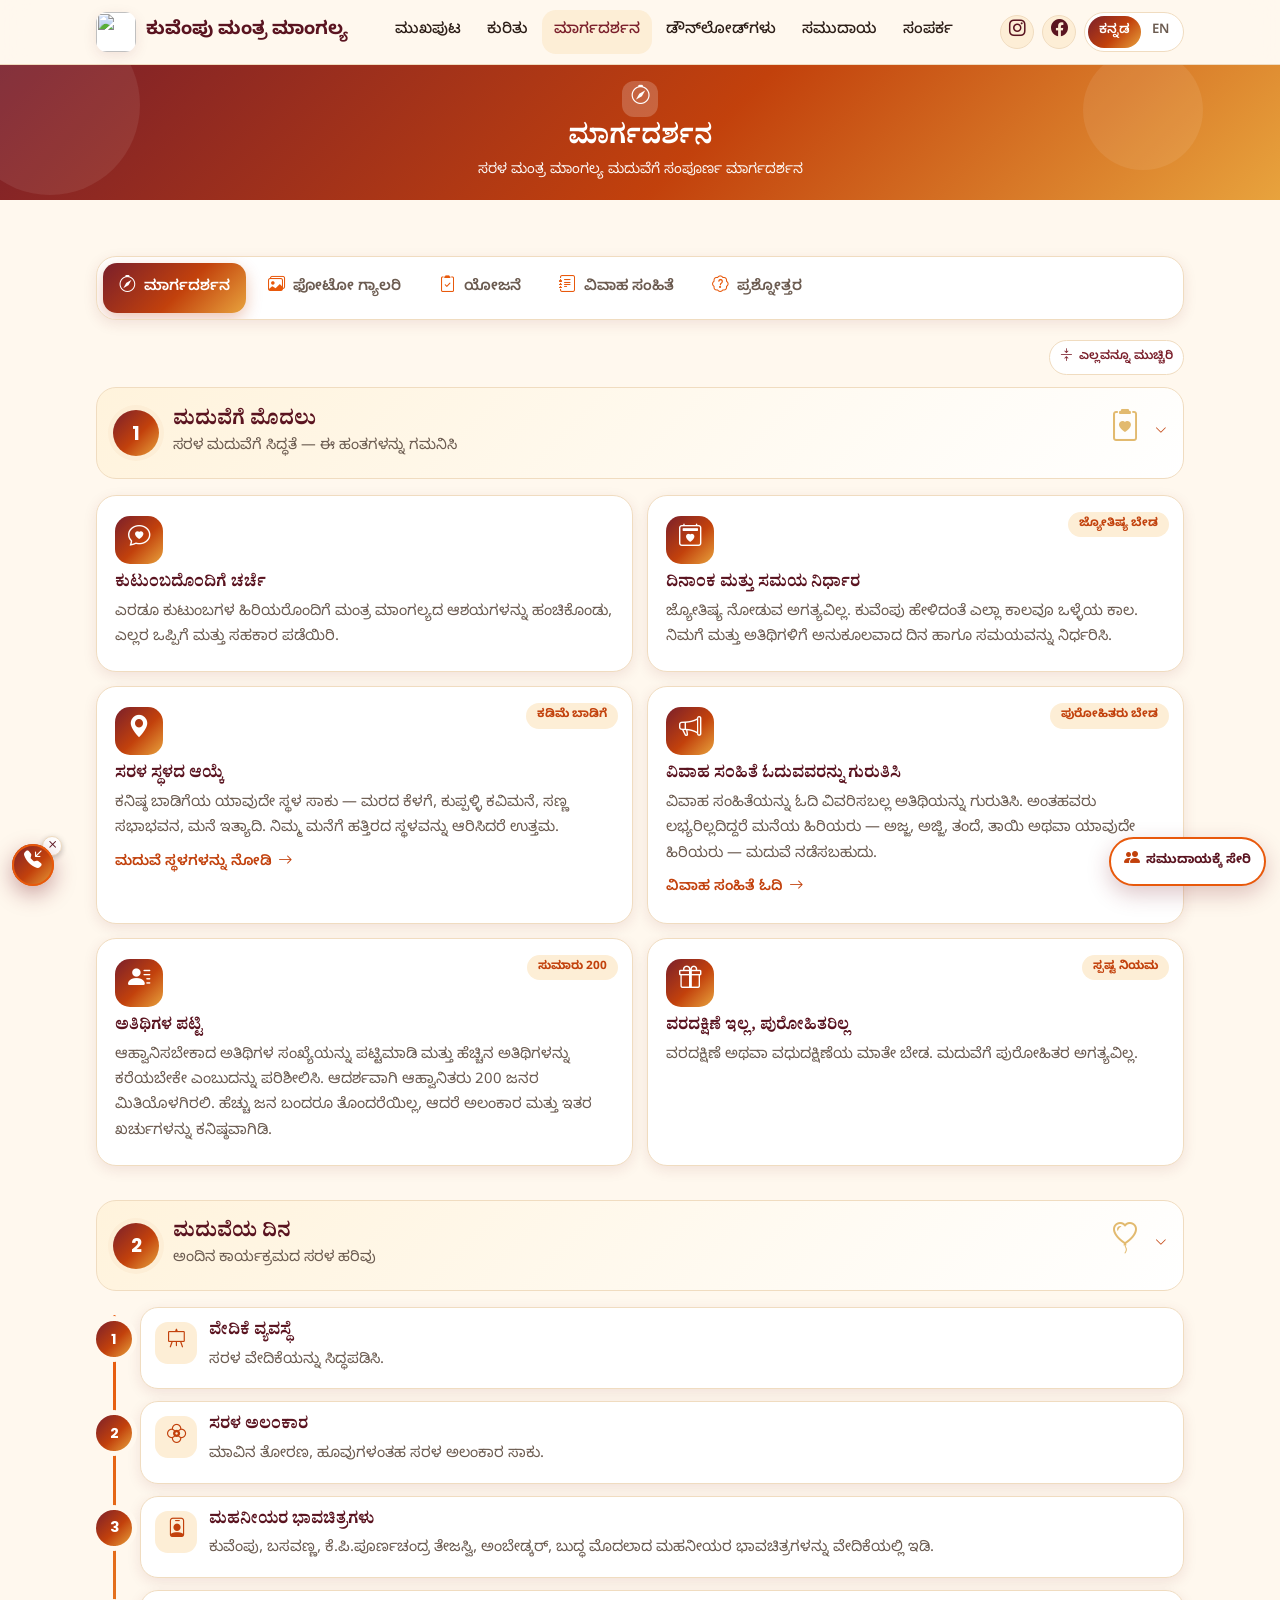
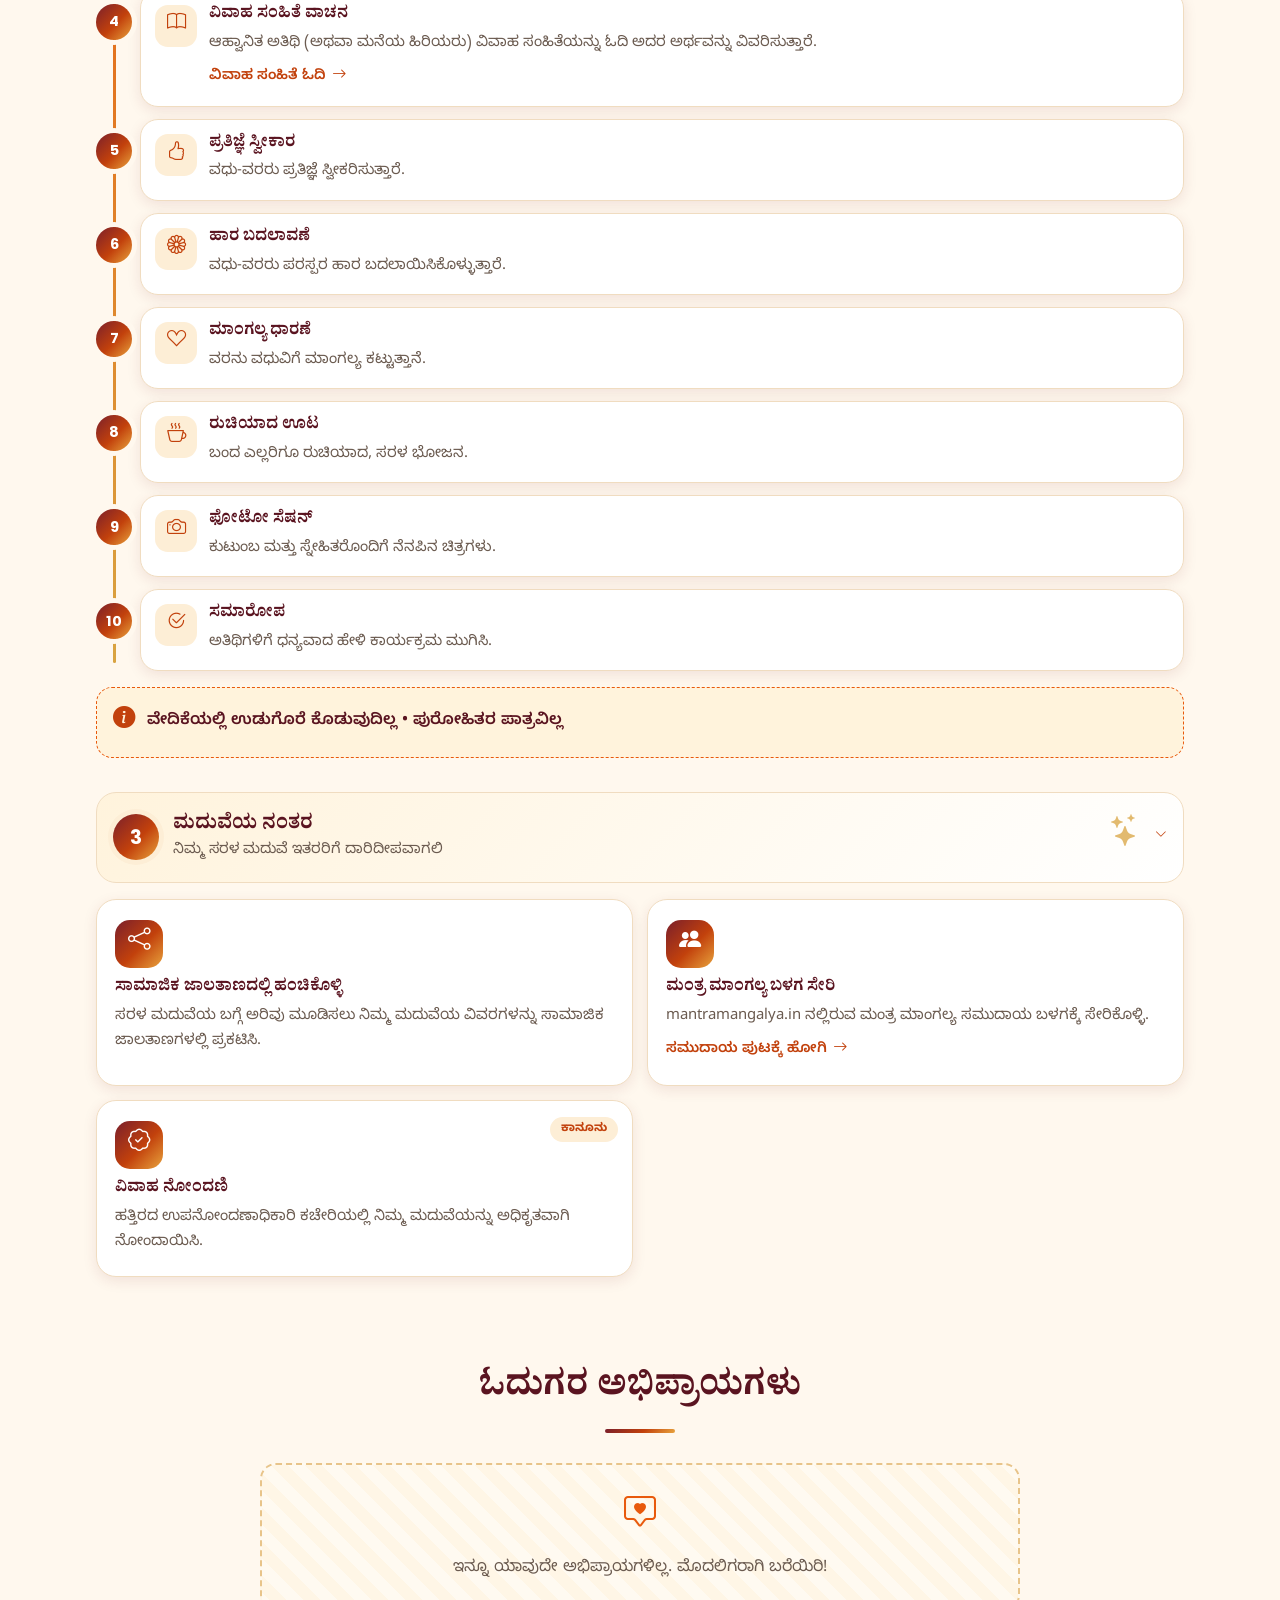
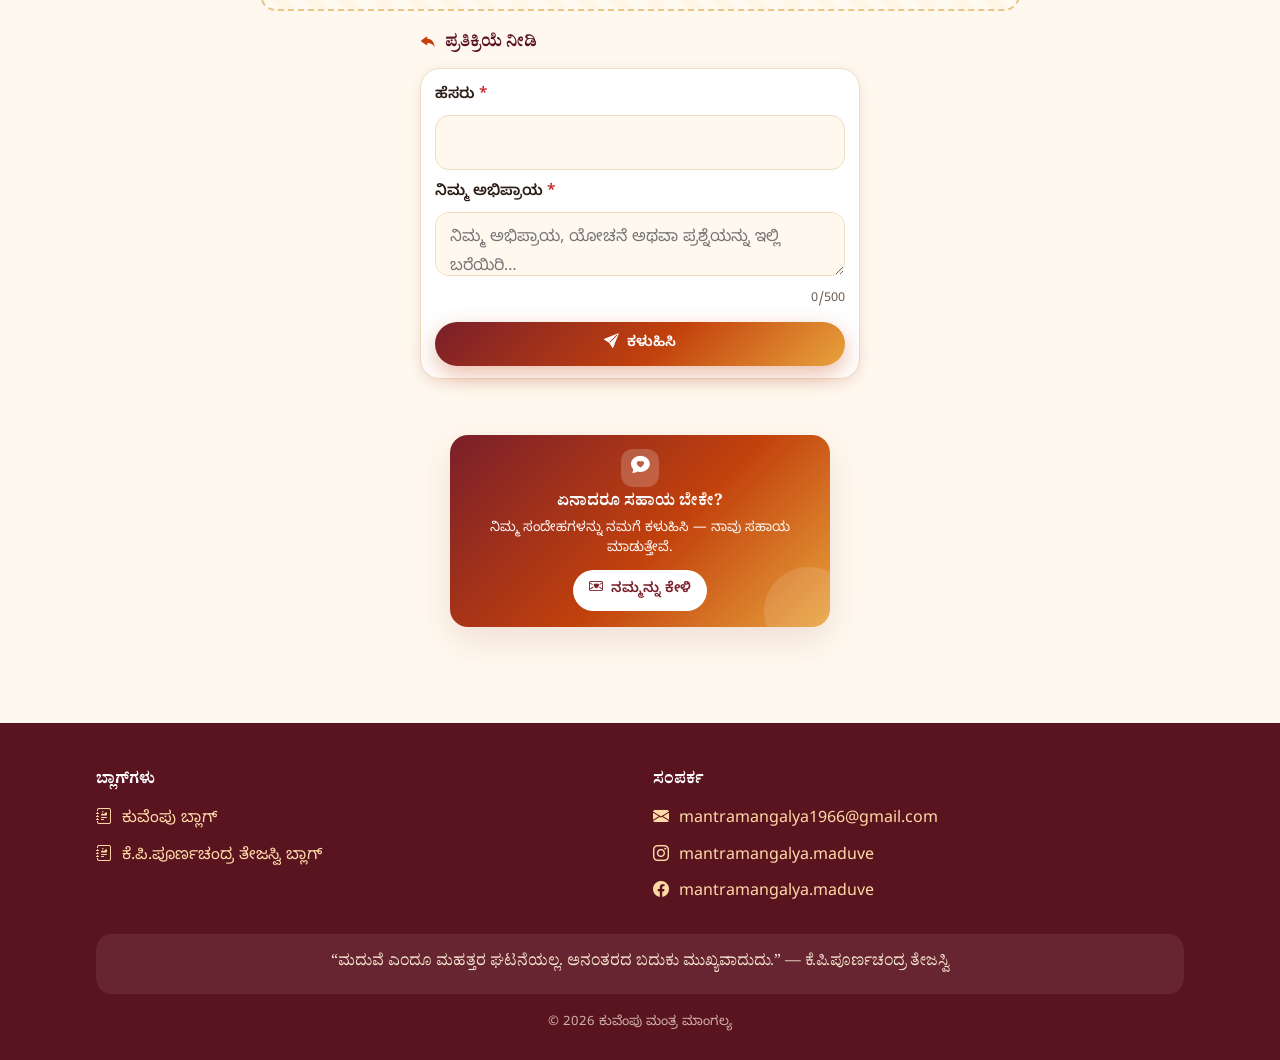
==== commit 0dc269e0: "Add files via upload" ====
--- a/guidance/index.html
+++ b/guidance/index.html
@@ -41,14 +41,6 @@
           <section class="pane" id="tab-faq" role="tabpanel" aria-labelledby="tabbtn-faq" hidden></section>
         </div>
       </div>
-      <aside class="g-side">
-        <div class="ask-card">
-          <div class="ask-ic"><i class="bi bi-chat-heart-fill"></i></div>
-          <h3 data-i18n="g.ask.title"></h3>
-          <p data-i18n="g.ask.text"></p>
-          <a class="btn btn-primary" href="../contact/"><i class="bi bi-envelope-heart"></i><span data-i18n="guid.ask.btn"></span></a>
-        </div>
-      </aside>
     </div>
   </div></section>
 
@@ -67,6 +59,15 @@
       <button class="btn btn-primary" id="cmSubmit" type="submit" style="width:100%"><i class="bi bi-send-fill"></i><span data-i18n="cm.submit"></span></button>
     </form>
   </div></section>
+
+  <section class="block" id="needHelp" style="padding-top:0"><div class="wrap"><div class="ask-end">
+        <div class="ask-card">
+          <div class="ask-ic"><i class="bi bi-chat-heart-fill"></i></div>
+          <h3 data-i18n="g.ask.title"></h3>
+          <p data-i18n="g.ask.text"></p>
+          <a class="btn btn-primary" href="../contact/"><i class="bi bi-envelope-heart"></i><span data-i18n="guid.ask.btn"></span></a>
+        </div>
+  </div></div></section>
 </main>
 <div id="app-footer"></div>
 <script src="../js/config.js"></script>
--- a/css/style.css
+++ b/css/style.css
@@ -269,7 +269,7 @@
 /* Guidance page layout + tabs */
 [hidden]{display:none!important}
 .g-layout{display:grid;gap:22px;align-items:start}
-@media(min-width:980px){.g-layout{grid-template-columns:minmax(0,1fr) 300px}.g-side{position:sticky;top:84px}}
+
 .g-main{min-width:0}
 .tabs{display:flex;gap:6px;overflow-x:auto;padding:6px;background:#fff;border:1px solid var(--line);border-radius:20px;box-shadow:var(--shadow-s);margin-bottom:20px;position:sticky;top:70px;z-index:20;scrollbar-width:none}
 .tabs::-webkit-scrollbar{display:none}
@@ -650,3 +650,14 @@
 .explore-cards .card p{font-size:.86rem;line-height:1.5}
 .explore-cards .card .more{margin-top:6px;font-size:.88rem}
 .says-by span+span{margin-left:10px}
+
+/* Batch 10 */
+.cb-wrap{position:fixed;left:12px;bottom:14px;z-index:95}
+.cb-wrap[hidden]{display:none}
+.cb-wrap .cb-fab{position:relative;left:auto;bottom:auto;width:42px;height:42px;padding:0;gap:0;justify-content:center;border-radius:50%}
+.cb-wrap .cb-fab i{font-size:1.1rem}
+.cb-wrap .cb-fab::after{border-radius:50%}
+.cb-off{position:absolute;top:-8px;right:-8px;width:20px;height:20px;border-radius:50%;background:#fff;color:var(--maroon-d);border:1px solid var(--line);box-shadow:0 2px 6px rgba(0,0,0,.25);display:grid;place-items:center;font-size:.9rem;line-height:1;cursor:pointer;padding:0;z-index:2}
+.cb-off i{font-size:.95rem}
+.to-top{width:34px;height:34px;font-size:1rem;right:14px;bottom:62px}
+.ask-end{max-width:380px;margin:0 auto}
